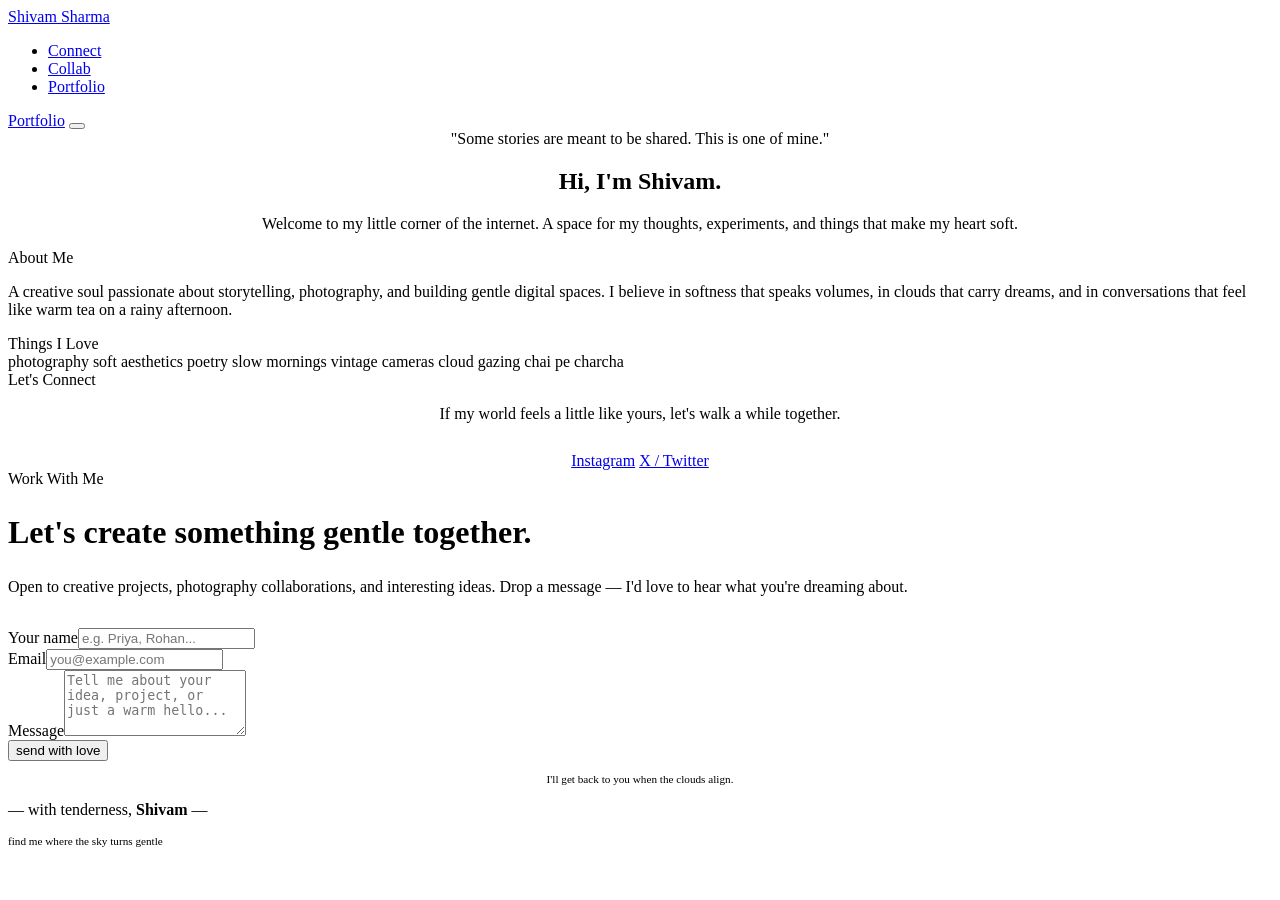
==== index.html @ efd31070 "Create index.html" ====
<!DOCTYPE html>
<html lang="en">
<head>
    <meta charset="UTF-8">
    <meta name="viewport" content="width=device-width, initial-scale=1.0">
    <title>Shivam · a gentle corner</title>
    <meta name="description" content="Shivam Sharma – a gentle corner for creative souls. Soft aesthetics, heartfelt storytelling, and a touch of clouds.">
    <link rel="preconnect" href="https://fonts.googleapis.com">
    <link rel="preconnect" href="https://fonts.gstatic.com" crossorigin>
    <link href="https://fonts.googleapis.com/css2?family=Cormorant+Garamond:ital,wght@0,400;0,500;0,600;1,400;1,500&family=Quicksand:wght@300;400;500;600;700&display=swap" rel="stylesheet">
    <link rel="stylesheet" href="css/style.css">
</head>
<body>

    <div class="sky"></div>
    <div class="float-layer" id="floatLayer"></div>
    <div id="scrollProgress"></div>

    <nav id="navbar">
        <div class="nav-inner">
            <a href="#hero" class="nav-logo">Shivam Sharma</a>
            <ul class="nav-links" id="navLinks">
                <li><a href="#connect">Connect</a></li>
                <li><a href="#collab">Collab</a></li>
                <li><a href="portfolio.html" class="portfolio-link internal-link desktop-portfolio">Portfolio</a></li>
            </ul>
            <div class="nav-right">
                <a href="portfolio.html" class="portfolio-link internal-link mobile-portfolio">Portfolio</a>
                <button class="hamburger" id="hamburger" aria-label="Menu">
                    <span></span><span></span><span></span>
                </button>
            </div>
        </div>
    </nav>

    <section id="hero">
        <div class="container reveal">
            <div class="glass-card" style="text-align:center">
                <div class="quote-block">"Some stories are meant to be shared. This is one of mine."</div>
                <div class="divider"><span class="line"></span><span class="dot"></span><span class="line"></span></div>
                <h1>Hi, I'm Shivam.</h1>
                <p class="intro-text">Welcome to my little corner of the internet. A space for my thoughts, experiments, and things that make my heart soft.</p>
            </div>
        </div>
    </section>

    <section id="about">
        <div class="container reveal">
            <span class="section-badge">About Me</span>
            <div class="glass-card">
                <p class="about-text">A creative soul passionate about storytelling, photography, and building gentle digital spaces. I believe in softness that speaks volumes, in clouds that carry dreams, and in conversations that feel like warm tea on a rainy afternoon.</p>
            </div>
        </div>
    </section>

    <section id="interests">
        <div class="container reveal">
            <span class="section-badge">Things I Love</span>
            <div class="glass-card">
                <div class="interest-clouds">
                    <span class="interest-tag">photography</span>
                    <span class="interest-tag">soft aesthetics</span>
                    <span class="interest-tag">poetry</span>
                    <span class="interest-tag">slow mornings</span>
                    <span class="interest-tag">vintage cameras</span>
                    <span class="interest-tag">cloud gazing</span>
                    <span class="interest-tag">chai pe charcha</span>
                </div>
            </div>
        </div>
    </section>

    <section id="connect">
        <div class="container reveal">
            <span class="section-badge">Let's Connect</span>
            <div class="glass-card" style="text-align:center">
                <p class="about-text" style="margin-bottom:1.8rem">If my world feels a little like yours, let's walk a while together.</p>
                <div class="social-links">
                    <a href="https://instagram.com/stillshivam" target="_blank" rel="noopener" class="social-btn">Instagram</a>
                    <a href="https://x.com/shivamsharmanot" target="_blank" rel="noopener" class="social-btn">X / Twitter</a>
                </div>
            </div>
        </div>
    </section>

    <section id="collab">
        <div class="container reveal">
            <span class="section-badge">Work With Me</span>
            <div class="glass-card">
                <h2 style="font-size:2rem">Let's create something gentle together.</h2>
                <p class="about-text" style="margin-bottom:2rem;color:var(--text-muted)">Open to creative projects, photography collaborations, and interesting ideas. Drop a message — I'd love to hear what you're dreaming about.</p>
                <form class="collab-form" id="collabForm" method="POST">
                    <!-- action will be set dynamically from env -->
                    <div class="form-group"><label>Your name</label><input type="text" name="name" placeholder="e.g. Priya, Rohan..." required></div>
                    <div class="form-group"><label>Email</label><input type="email" name="email" placeholder="you@example.com" required></div>
                    <div class="form-group"><label>Message</label><textarea name="message" rows="4" placeholder="Tell me about your idea, project, or just a warm hello..." required></textarea></div>
                    <button type="submit" class="btn-submit">send with love</button>
                </form>
                <div id="formMessage"></div>
                <p style="text-align:center;margin-top:12px;font-size:.7rem;color:var(--text-muted)">I'll get back to you when the clouds align.</p>
            </div>
        </div>
    </section>

    <footer>
        <div class="container">
            <p>— with tenderness, <strong>Shivam</strong> —</p>
            <p style="font-size:.7rem;margin-top:6px">find me where the sky turns gentle</p>
        </div>
    </footer>

    <script src="js/main.js"></script>
    <!-- Additional script for dynamic form action -->
    <script>
        // Fetch Formspree endpoint from env and set form action
        (async function() {
            try {
                const res = await fetch('/api/form-action');
                const data = await res.json();
                if (data.endpoint) {
                    document.getElementById('collabForm').action = data.endpoint;
                } else {
                    console.warn('No Formspree endpoint configured, form may not work.');
                }
            } catch (e) {
                console.error('Failed to load form endpoint', e);
            }
        })();
    </script>
</body>
</html>
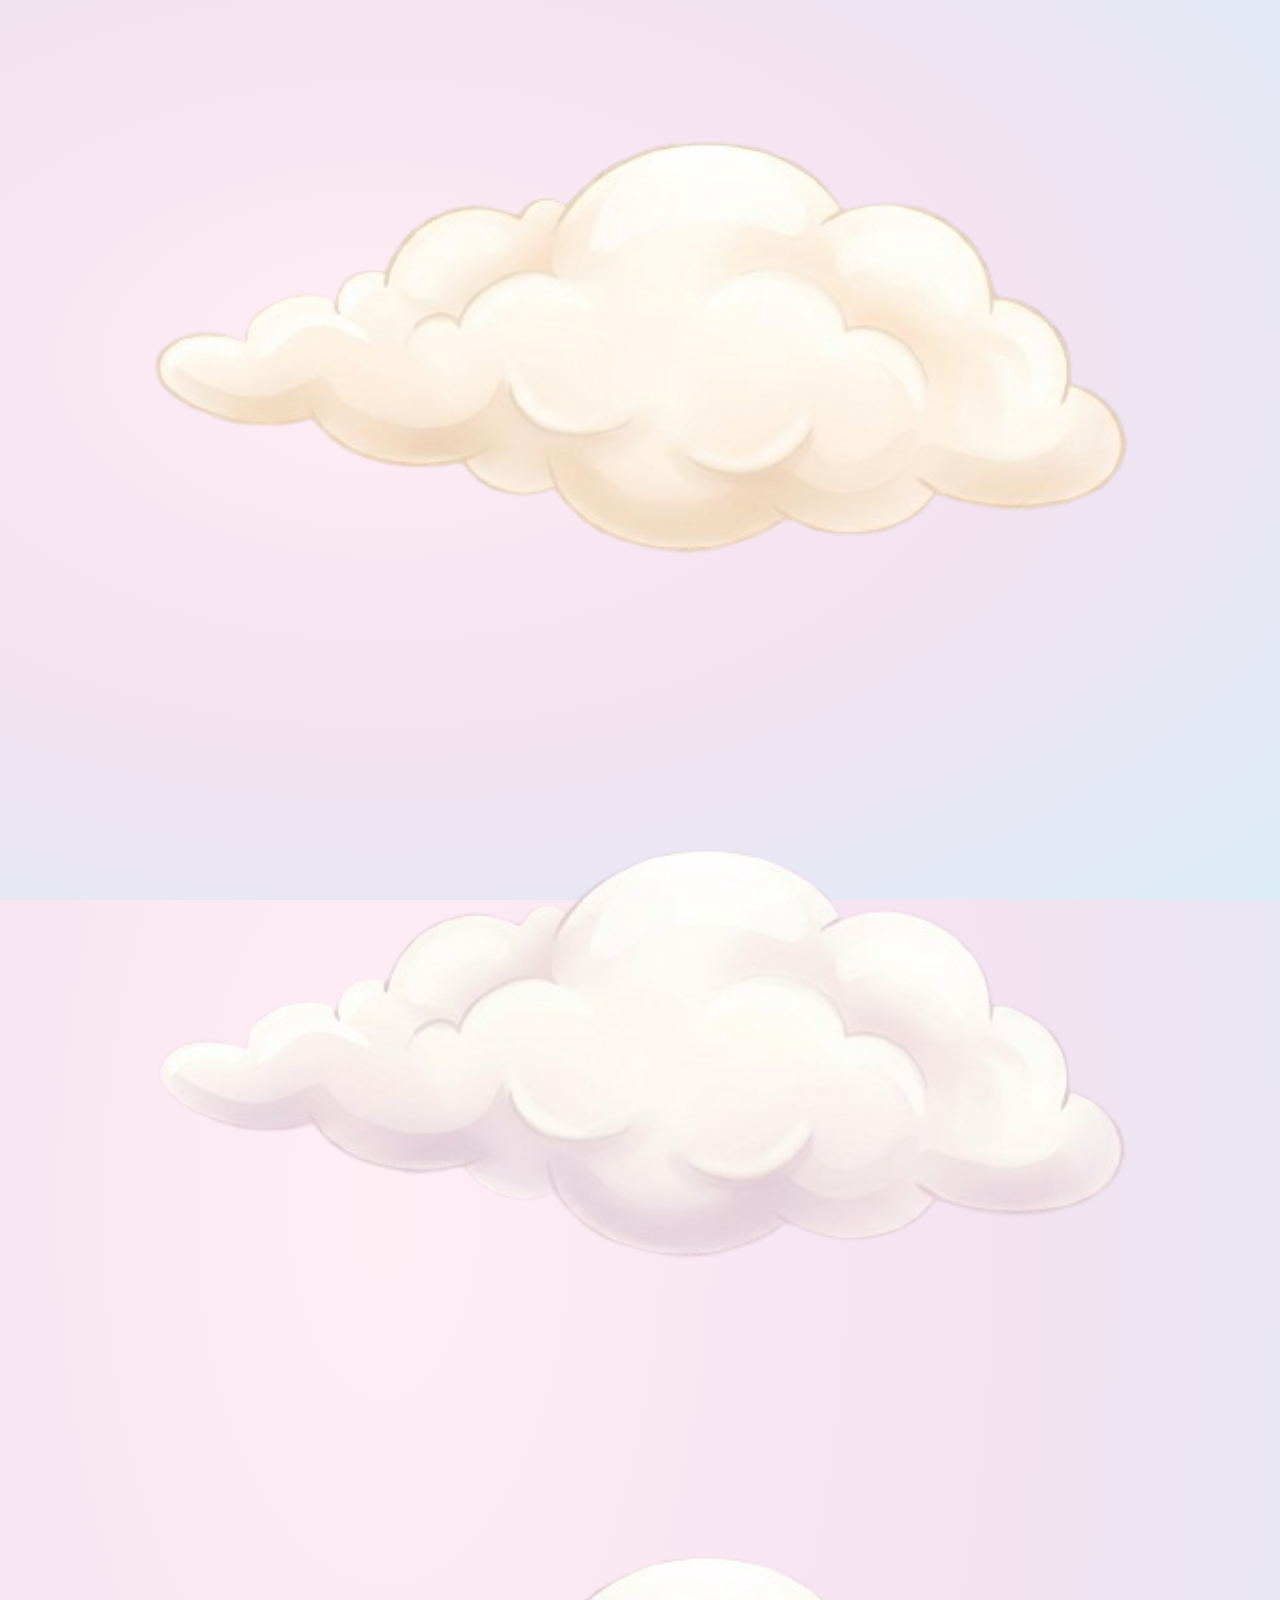
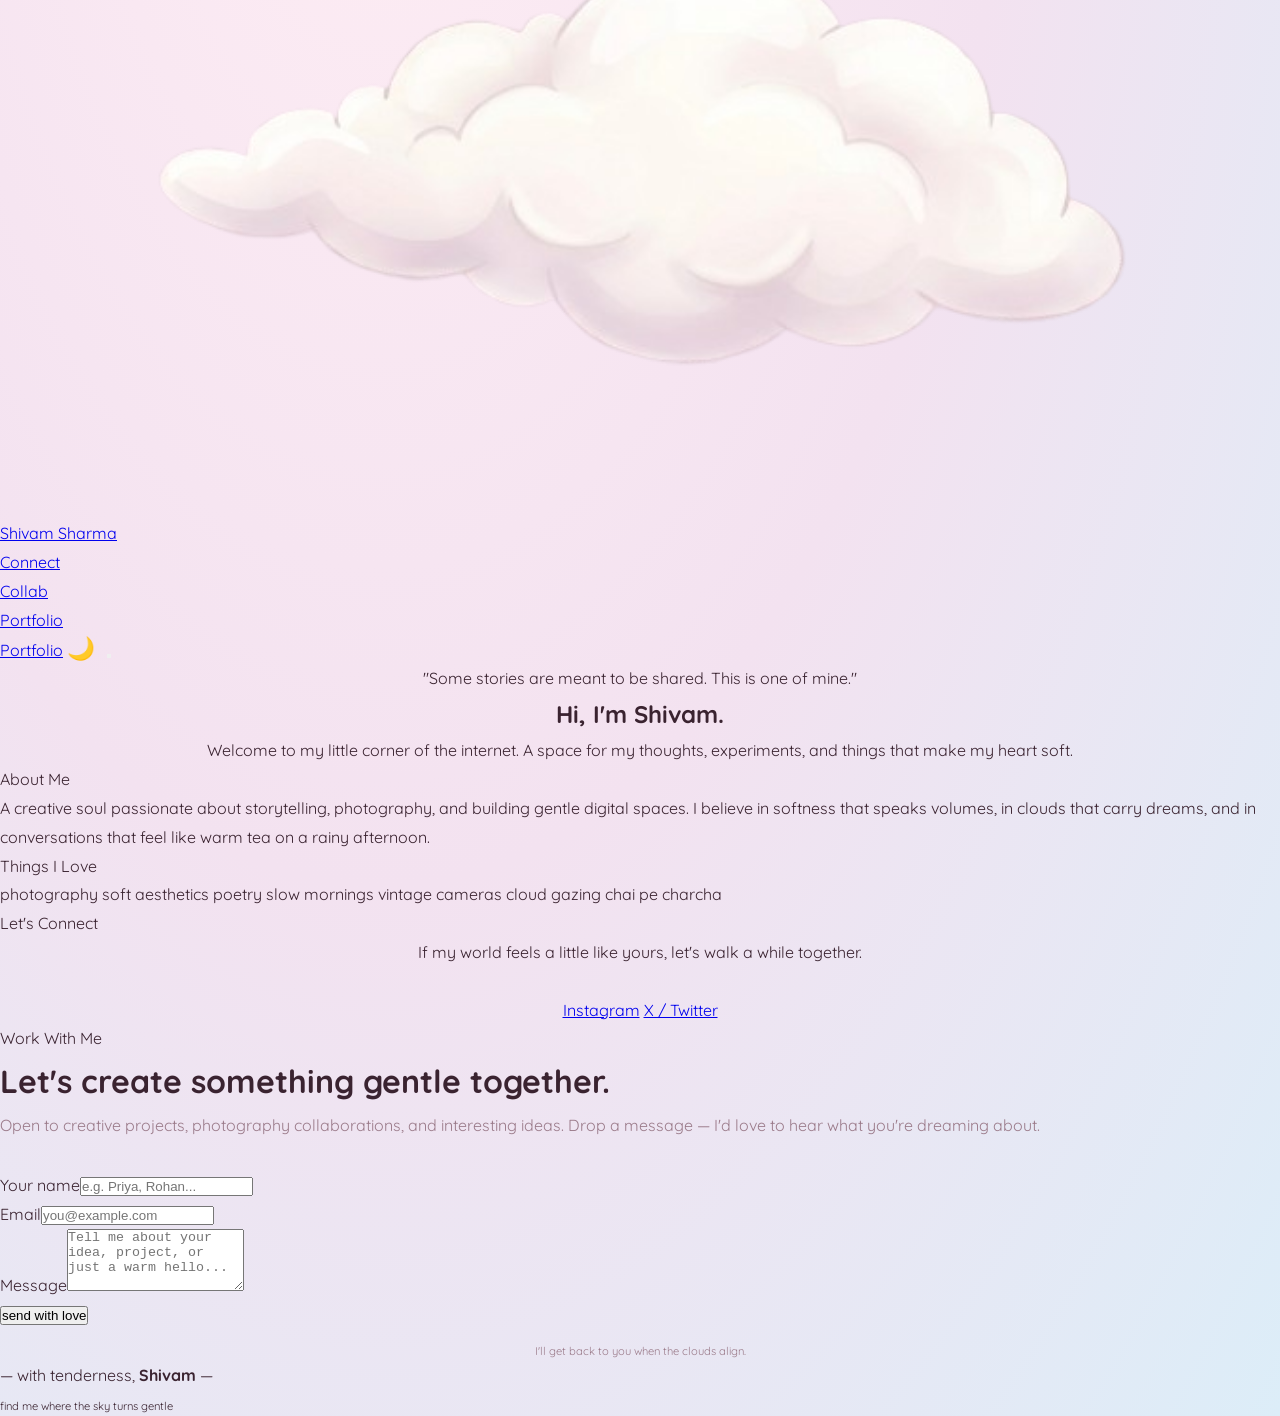
==== commit 72f41510: "Update index.html" ====
--- a/index.html
+++ b/index.html
@@ -5,6 +5,14 @@
     <meta name="viewport" content="width=device-width, initial-scale=1.0">
     <title>Shivam · a gentle corner</title>
     <meta name="description" content="Shivam Sharma – a gentle corner for creative souls. Soft aesthetics, heartfelt storytelling, and a touch of clouds.">
+
+    <!-- Open Graph / Social -->
+    <meta property="og:title" content="Shivam · a gentle corner">
+    <meta property="og:description" content="Soft aesthetics, heartfelt storytelling, and a touch of clouds.">
+    <meta property="og:image" content="https://yourdomain.com/images/preview.png">
+    <meta property="og:url" content="https://yourdomain.com/index.html">
+    <meta name="twitter:card" content="summary_large_image">
+
     <link rel="preconnect" href="https://fonts.googleapis.com">
     <link rel="preconnect" href="https://fonts.gstatic.com" crossorigin>
     <link href="https://fonts.googleapis.com/css2?family=Cormorant+Garamond:ital,wght@0,400;0,500;0,600;1,400;1,500&family=Quicksand:wght@300;400;500;600;700&display=swap" rel="stylesheet">
@@ -26,6 +34,7 @@
             </ul>
             <div class="nav-right">
                 <a href="portfolio.html" class="portfolio-link internal-link mobile-portfolio">Portfolio</a>
+                <button id="darkModeToggle" class="nav-icon-btn" aria-label="Toggle dark mode" style="background:none;border:none;font-size:1.4rem;cursor:pointer;margin-right:8px;">🌙</button>
                 <button class="hamburger" id="hamburger" aria-label="Menu">
                     <span></span><span></span><span></span>
                 </button>
@@ -90,7 +99,6 @@
                 <h2 style="font-size:2rem">Let's create something gentle together.</h2>
                 <p class="about-text" style="margin-bottom:2rem;color:var(--text-muted)">Open to creative projects, photography collaborations, and interesting ideas. Drop a message — I'd love to hear what you're dreaming about.</p>
                 <form class="collab-form" id="collabForm" method="POST">
-                    <!-- action will be set dynamically from env -->
                     <div class="form-group"><label>Your name</label><input type="text" name="name" placeholder="e.g. Priya, Rohan..." required></div>
                     <div class="form-group"><label>Email</label><input type="email" name="email" placeholder="you@example.com" required></div>
                     <div class="form-group"><label>Message</label><textarea name="message" rows="4" placeholder="Tell me about your idea, project, or just a warm hello..." required></textarea></div>
@@ -109,23 +117,8 @@
         </div>
     </footer>
 
+    <script src="js/utils.js"></script>
+    <script src="js/navbar.js"></script>
     <script src="js/main.js"></script>
-    <!-- Additional script for dynamic form action -->
-    <script>
-        // Fetch Formspree endpoint from env and set form action
-        (async function() {
-            try {
-                const res = await fetch('/api/form-action');
-                const data = await res.json();
-                if (data.endpoint) {
-                    document.getElementById('collabForm').action = data.endpoint;
-                } else {
-                    console.warn('No Formspree endpoint configured, form may not work.');
-                }
-            } catch (e) {
-                console.error('Failed to load form endpoint', e);
-            }
-        })();
-    </script>
 </body>
 </html>
--- a/css/style.css
+++ b/css/style.css
@@ -0,0 +1,85 @@
+/* ==================== GLOBAL RESET & VARIABLES ==================== */
+*,*::before,*::after{margin:0;padding:0;box-sizing:border-box}
+:root {
+    --text:#3a2330;
+    --text-soft:#5d4155;
+    --text-muted:#9b7b8a;
+    --card-bg:rgba(255,245,250,0.55);
+    --card-border:rgba(255,220,230,0.6);
+    --card-hover:rgba(255,235,240,0.7);
+    --shadow:0 15px 30px rgba(200,130,150,0.1);
+    --font-serif:'Cormorant Garamond','Georgia','Times New Roman',serif;
+    --font-sans:'Quicksand','Inter',system-ui,sans-serif;
+    --bg-sky-start:#ffeef4;
+    --bg-sky-mid:#f3e2f0;
+    --bg-sky-end:#dcedf8;
+}
+
+body {
+    font-family:var(--font-sans);
+    color:var(--text);
+    line-height:1.8;
+    min-height:100vh;
+    overflow-x:hidden;
+    position:relative;
+    -webkit-font-smoothing:antialiased;
+    opacity:1;
+    background: radial-gradient(ellipse at 30% 40%, var(--bg-sky-start), var(--bg-sky-mid), var(--bg-sky-end));
+}
+body.page-transition-out { opacity:0; transition: opacity 0.4s ease; }
+
+/* ==================== DARK MODE ==================== */
+body.dark-mode {
+    --text:#eaeaea;
+    --text-soft:#c0b0b8;
+    --text-muted:#8a7a82;
+    --card-bg:rgba(30,25,35,0.7);
+    --card-border:rgba(80,60,70,0.6);
+    --card-hover:rgba(40,35,45,0.85);
+    --shadow:0 15px 30px rgba(0,0,0,0.3);
+    --bg-sky-start:#2a1f2e;
+    --bg-sky-mid:#1a1420;
+    --bg-sky-end:#0f0f14;
+}
+body.dark-mode .glass-card { background: var(--card-bg); border-color: var(--card-border); }
+body.dark-mode .glass-card:hover { background: var(--card-hover); }
+body.dark-mode nav.scrolled { background: rgba(30,25,35,0.7); border-bottom-color: rgba(80,60,70,0.4); }
+body.dark-mode .nav-logo,
+body.dark-mode h1, body.dark-mode h2, body.dark-mode h3,
+body.dark-mode .interest-tag,
+body.dark-mode .calc-card h3,
+body.dark-mode .section-badge,
+body.dark-mode .nav-links a { color: var(--text); }
+body.dark-mode .nav-links a:hover,
+body.dark-mode .portfolio-link { background: rgba(100,70,90,0.4); color: #e894a8; }
+body.dark-mode .social-btn,
+body.dark-mode .back-link { background: rgba(60,50,60,0.5); border-color: rgba(120,80,100,0.5); color: #e0c0d0; }
+body.dark-mode .interest-tag { background: rgba(60,50,60,0.5); border-color: rgba(120,80,100,0.5); color: #e0c0d0; }
+body.dark-mode .calc-card,
+body.dark-mode .glass-card { background: var(--card-bg); border-color: var(--card-border); }
+body.dark-mode .ai-input,
+body.dark-mode .collab-form input,
+body.dark-mode .collab-form textarea,
+body.dark-mode .calc-form input,
+body.dark-mode .calc-form select { background: rgba(50,40,50,0.6); border-color: rgba(120,80,100,0.4); color: var(--text); }
+
+/* ==================== SKY (background) ==================== */
+.sky {
+    position:fixed; top:0;left:0; width:100%;height:100%;
+    background: radial-gradient(ellipse at 30% 40%, var(--bg-sky-start), var(--bg-sky-mid), var(--bg-sky-end));
+    z-index:-2; pointer-events:none;
+}
+
+/* ... tumhara baaki poora style.css yahan copy-paste karo ... */
+
+/* ==================== AVATAR STYLES (add at the end) ==================== */
+.yt-channel-avatar {
+    width: 36px; height: 36px; border-radius: 50%;
+    background: #3f3f3f; flex-shrink: 0; overflow: hidden;
+    display: flex; align-items: center; justify-content: center;
+    font-weight: 700; color: #fff; font-size: 1rem;
+    text-transform: uppercase;
+}
+.yt-channel-avatar.large {
+    width: 40px; height: 40px; font-size: 1.2rem;
+}
